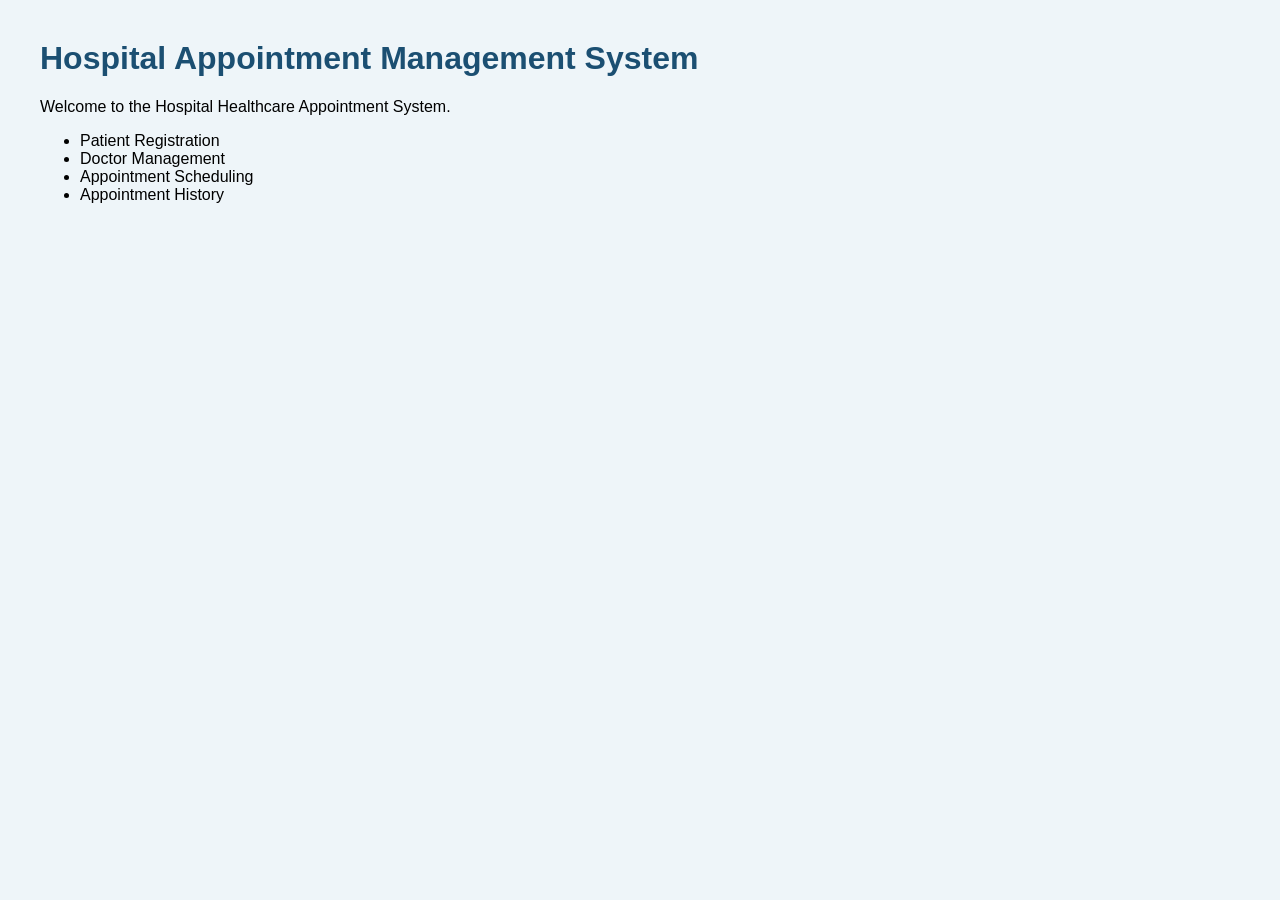
==== index.html @ a2d91946 "Update hospital welcome message" ====
<!DOCTYPE html>
<html>
<head>
    <title>Hospital Appointment Management System</title>
    <link rel="stylesheet" href="style.css">
</head>
<body>

<h1>Hospital Appointment Management System</h1>

<p>Welcome to the Hospital Healthcare Appointment System.</p>

<ul>
    <li>Patient Registration</li>
    <li>Doctor Management</li>
    <li>Appointment Scheduling</li>
    <li>Appointment History</li>
</ul>

</body>
</html>
---- style.css ----
body {
    font-family: Arial;
    margin: 40px;
    background-color: #f4f4f4;
}

h1 {
    color: #2c3e50;
}
body {
    font-family: Arial;
    margin: 40px;
    background-color: #eef5f9;
}

h1 {
    color: #1b4f72;
}

h2 {
    color: #2874a6;
}

button {
    padding: 10px 20px;
}
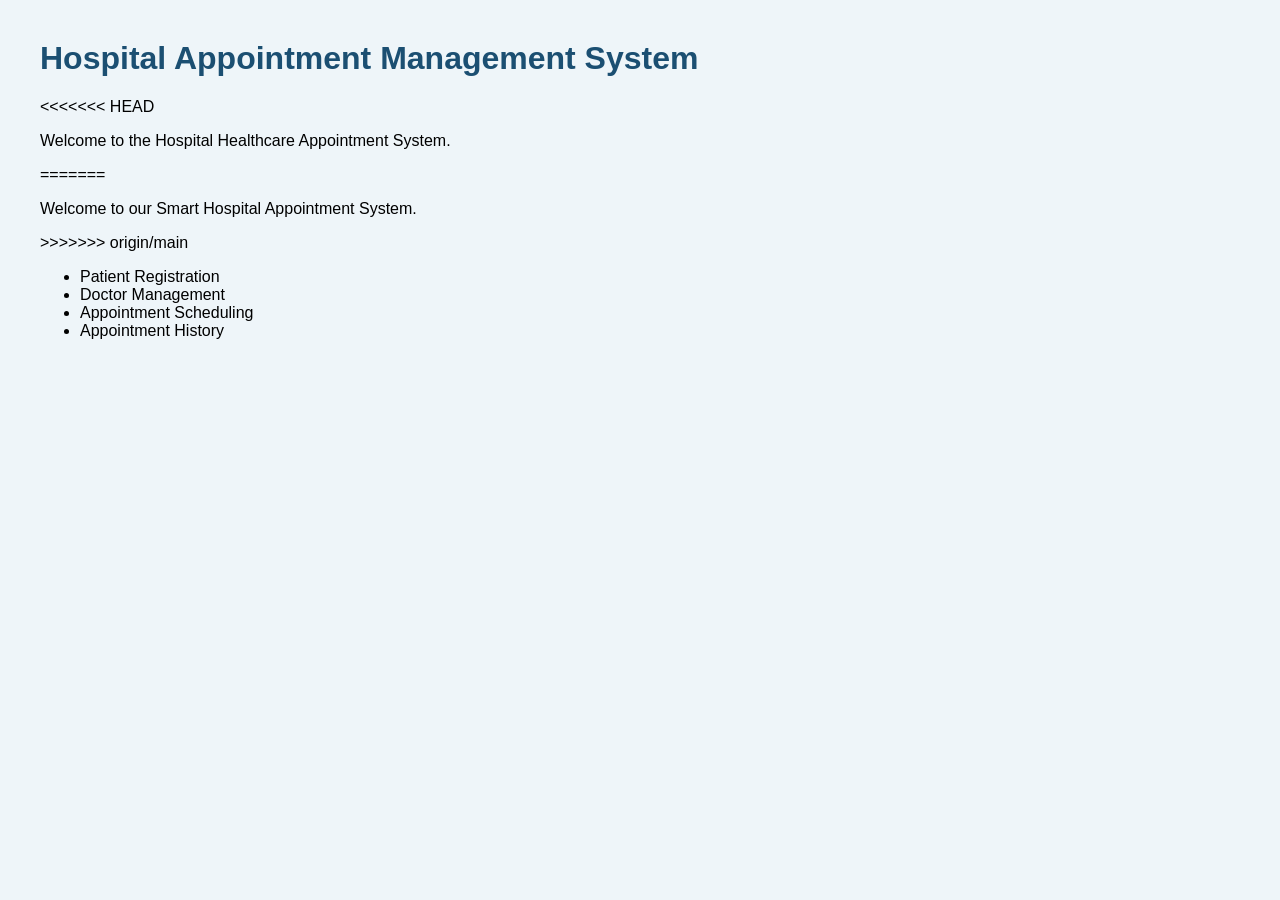
==== commit 65a632b2: "Resolve welcome message merge conflict" ====
--- a/index.html
+++ b/index.html
@@ -8,7 +8,11 @@
 
 <h1>Hospital Appointment Management System</h1>
 
+<<<<<<< HEAD
 <p>Welcome to the Hospital Healthcare Appointment System.</p>
+=======
+<p>Welcome to our Smart Hospital Appointment System.</p>
+>>>>>>> origin/main
 
 <ul>
     <li>Patient Registration</li>
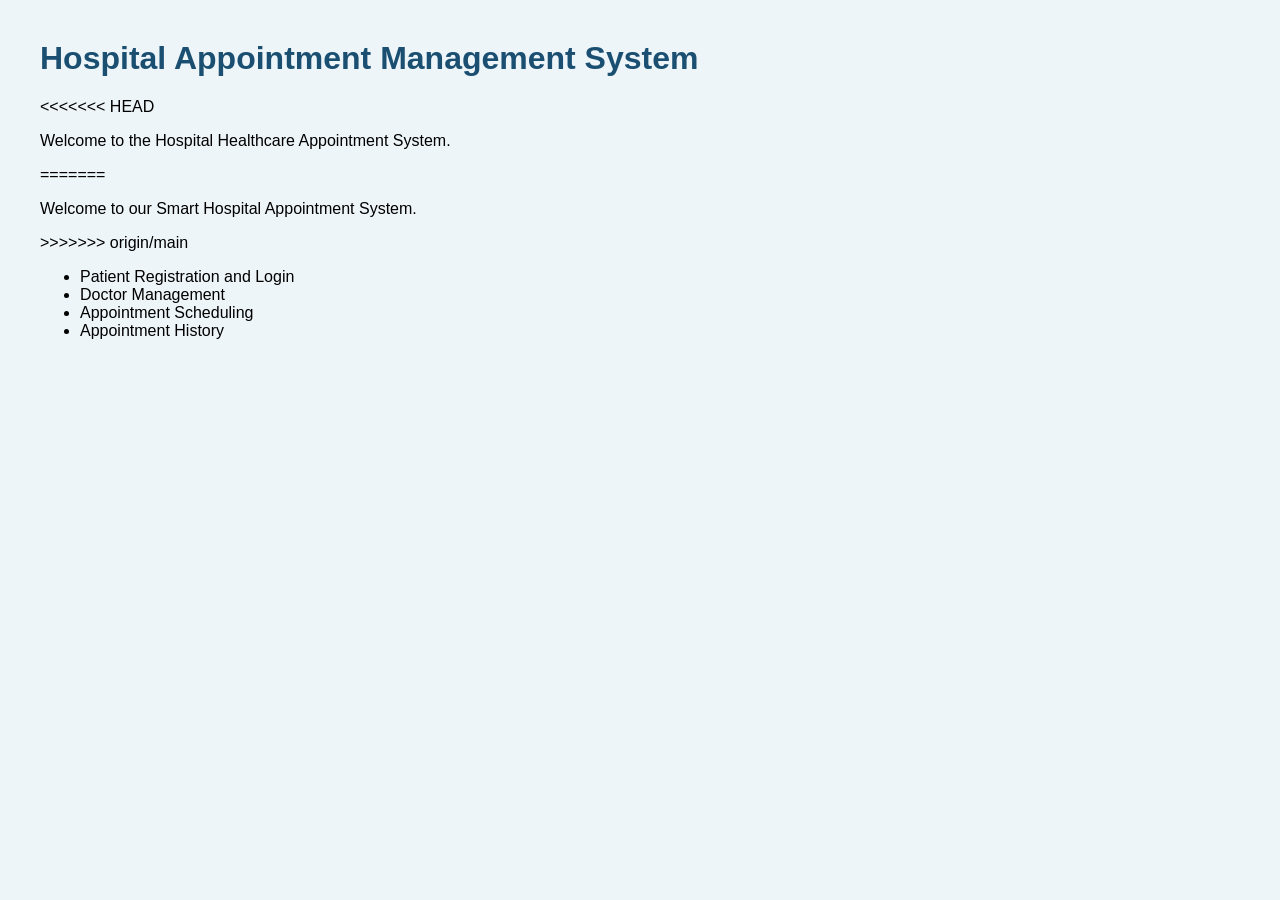
==== commit bddcd425: "Developer 1 updates patient registration" ====
--- a/index.html
+++ b/index.html
@@ -15,7 +15,7 @@
 >>>>>>> origin/main
 
 <ul>
-    <li>Patient Registration</li>
+    <li>Patient Registration and Login</li>
     <li>Doctor Management</li>
     <li>Appointment Scheduling</li>
     <li>Appointment History</li>
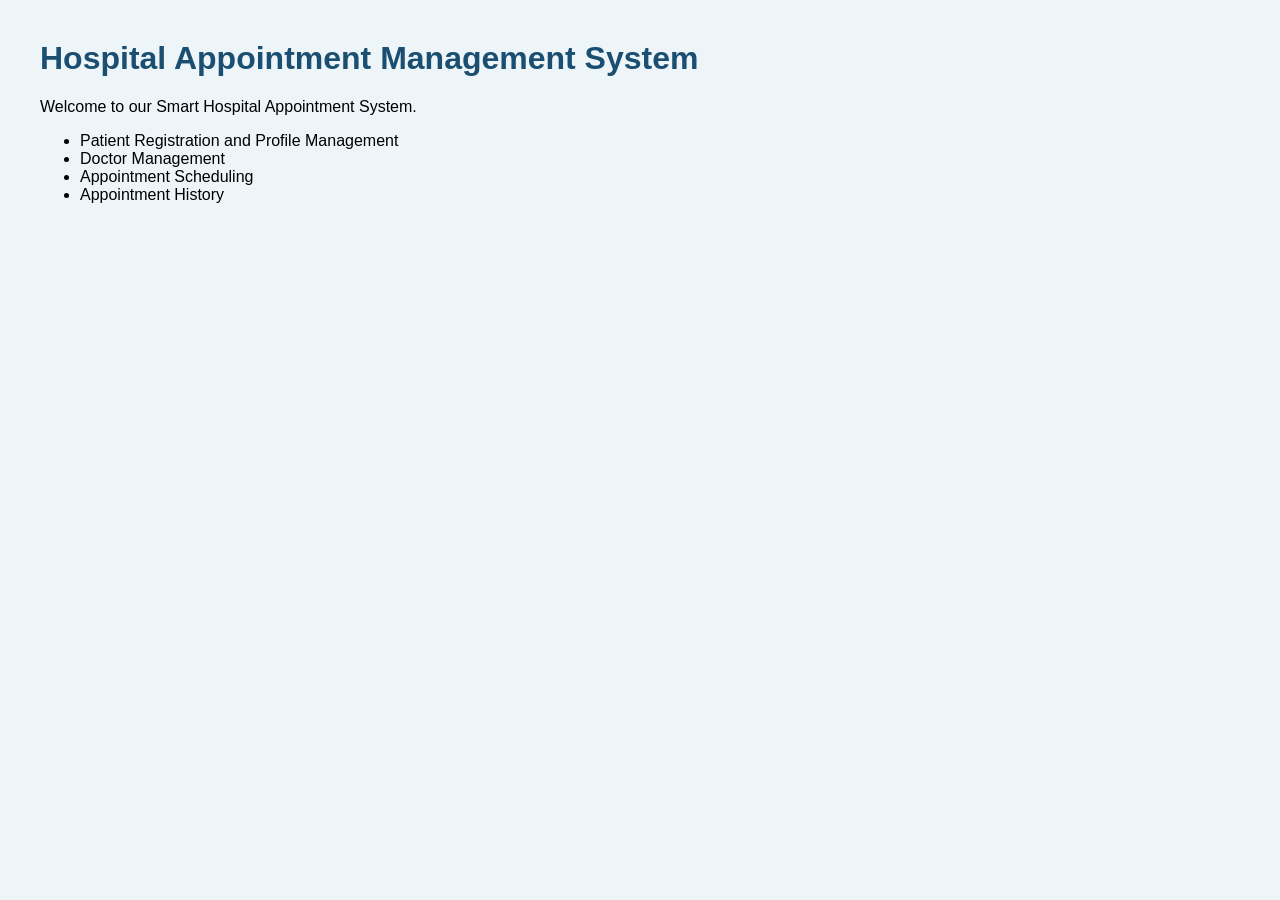
==== commit db7a28b3: "Developer 2 updates patient registration" ====
--- a/index.html
+++ b/index.html
@@ -8,14 +8,10 @@
 
 <h1>Hospital Appointment Management System</h1>
 
-<<<<<<< HEAD
-<p>Welcome to the Hospital Healthcare Appointment System.</p>
-=======
 <p>Welcome to our Smart Hospital Appointment System.</p>
->>>>>>> origin/main
 
 <ul>
-    <li>Patient Registration and Login</li>
+    <li>Patient Registration and Profile Management</li>
     <li>Doctor Management</li>
     <li>Appointment Scheduling</li>
     <li>Appointment History</li>
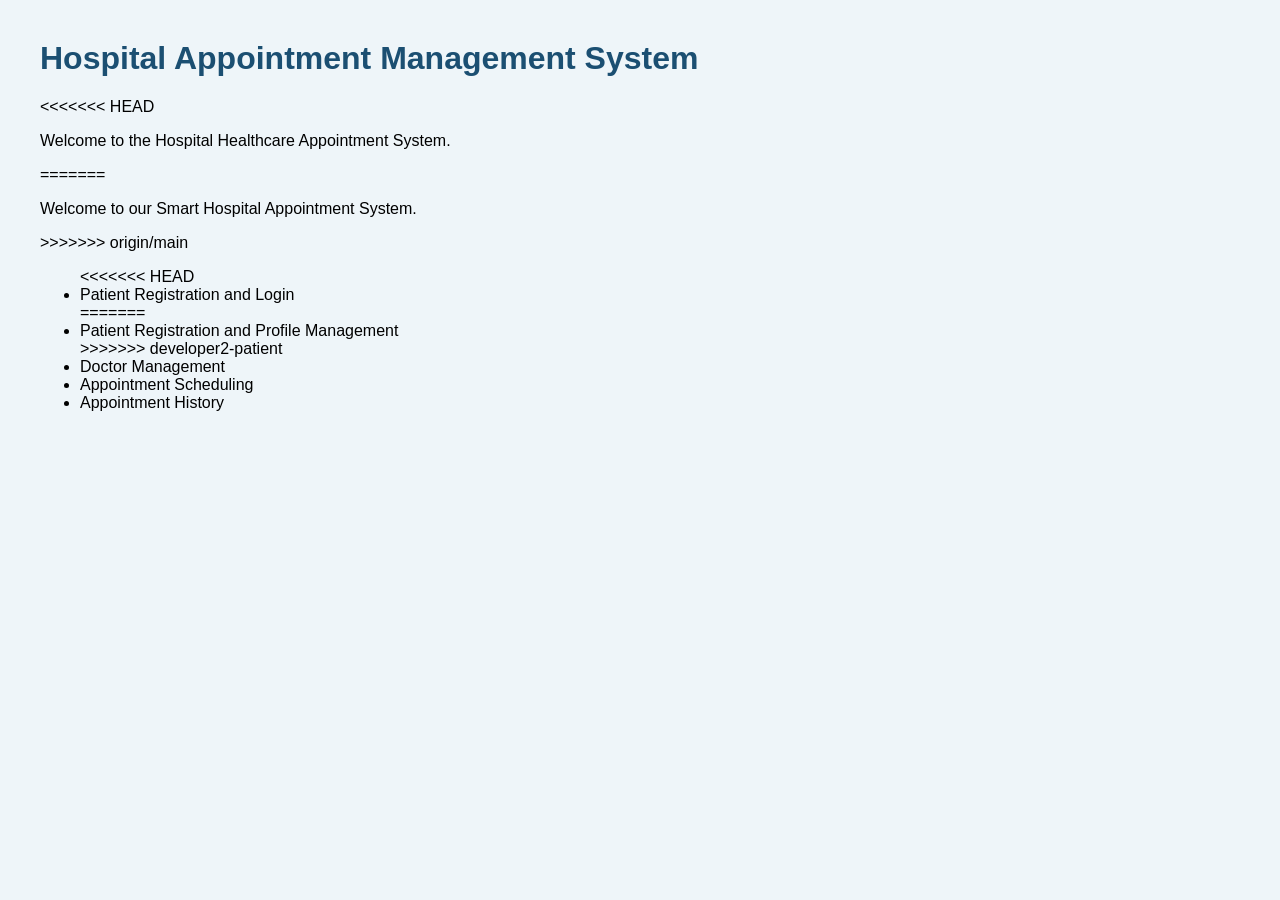
==== commit 4a2f03f3: "Resolve patient module conflict" ====
--- a/index.html
+++ b/index.html
@@ -8,10 +8,18 @@
 
 <h1>Hospital Appointment Management System</h1>
 
+<<<<<<< HEAD
+<p>Welcome to the Hospital Healthcare Appointment System.</p>
+=======
 <p>Welcome to our Smart Hospital Appointment System.</p>
+>>>>>>> origin/main
 
 <ul>
+<<<<<<< HEAD
+    <li>Patient Registration and Login</li>
+=======
     <li>Patient Registration and Profile Management</li>
+>>>>>>> developer2-patient
     <li>Doctor Management</li>
     <li>Appointment Scheduling</li>
     <li>Appointment History</li>
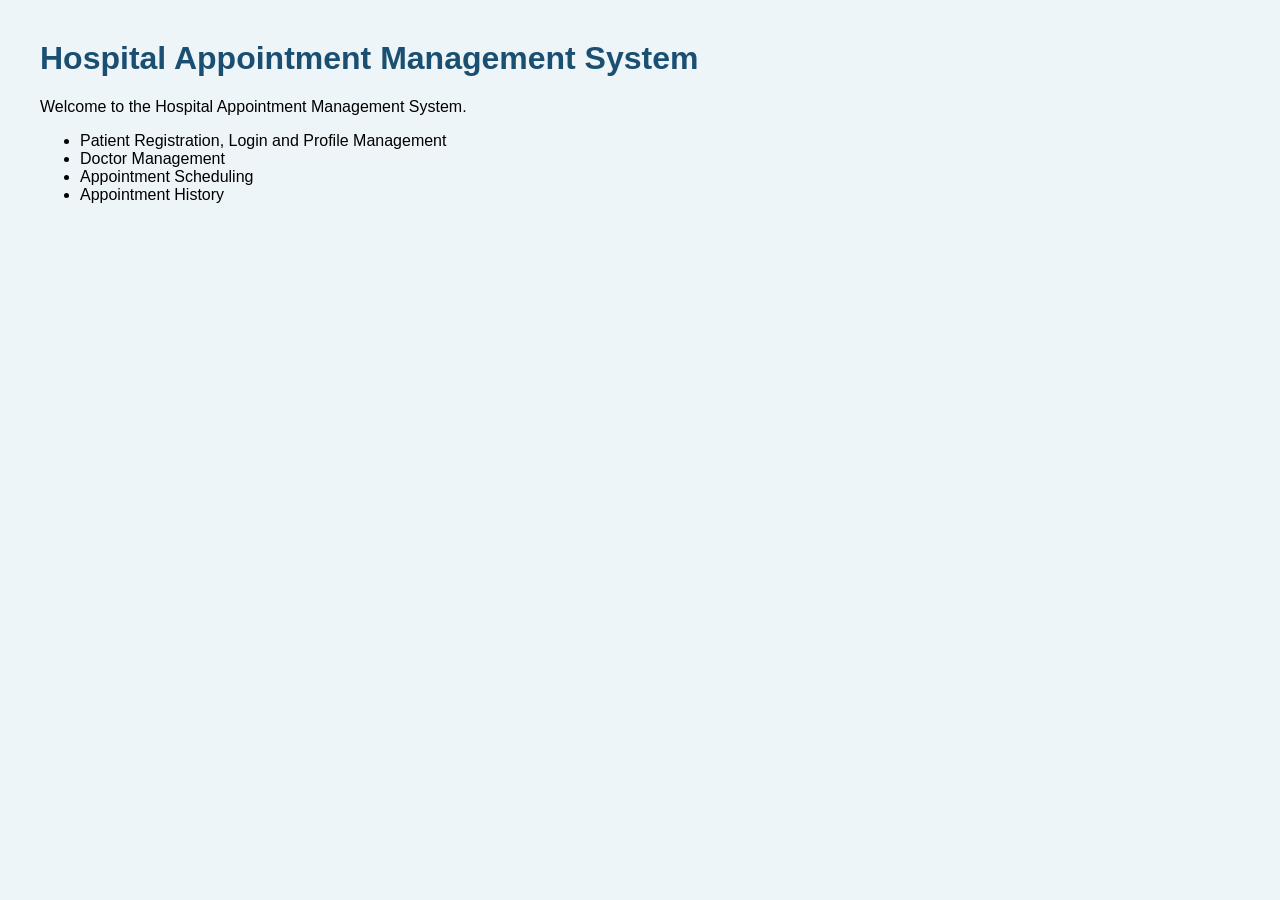
==== commit 53b4500b: "Clean final HTML after conflict resolution" ====
--- a/index.html
+++ b/index.html
@@ -8,18 +8,10 @@
 
 <h1>Hospital Appointment Management System</h1>
 
-<<<<<<< HEAD
-<p>Welcome to the Hospital Healthcare Appointment System.</p>
-=======
-<p>Welcome to our Smart Hospital Appointment System.</p>
->>>>>>> origin/main
+<p>Welcome to the Hospital Appointment Management System.</p>
 
 <ul>
-<<<<<<< HEAD
-    <li>Patient Registration and Login</li>
-=======
-    <li>Patient Registration and Profile Management</li>
->>>>>>> developer2-patient
+    <li>Patient Registration, Login and Profile Management</li>
     <li>Doctor Management</li>
     <li>Appointment Scheduling</li>
     <li>Appointment History</li>
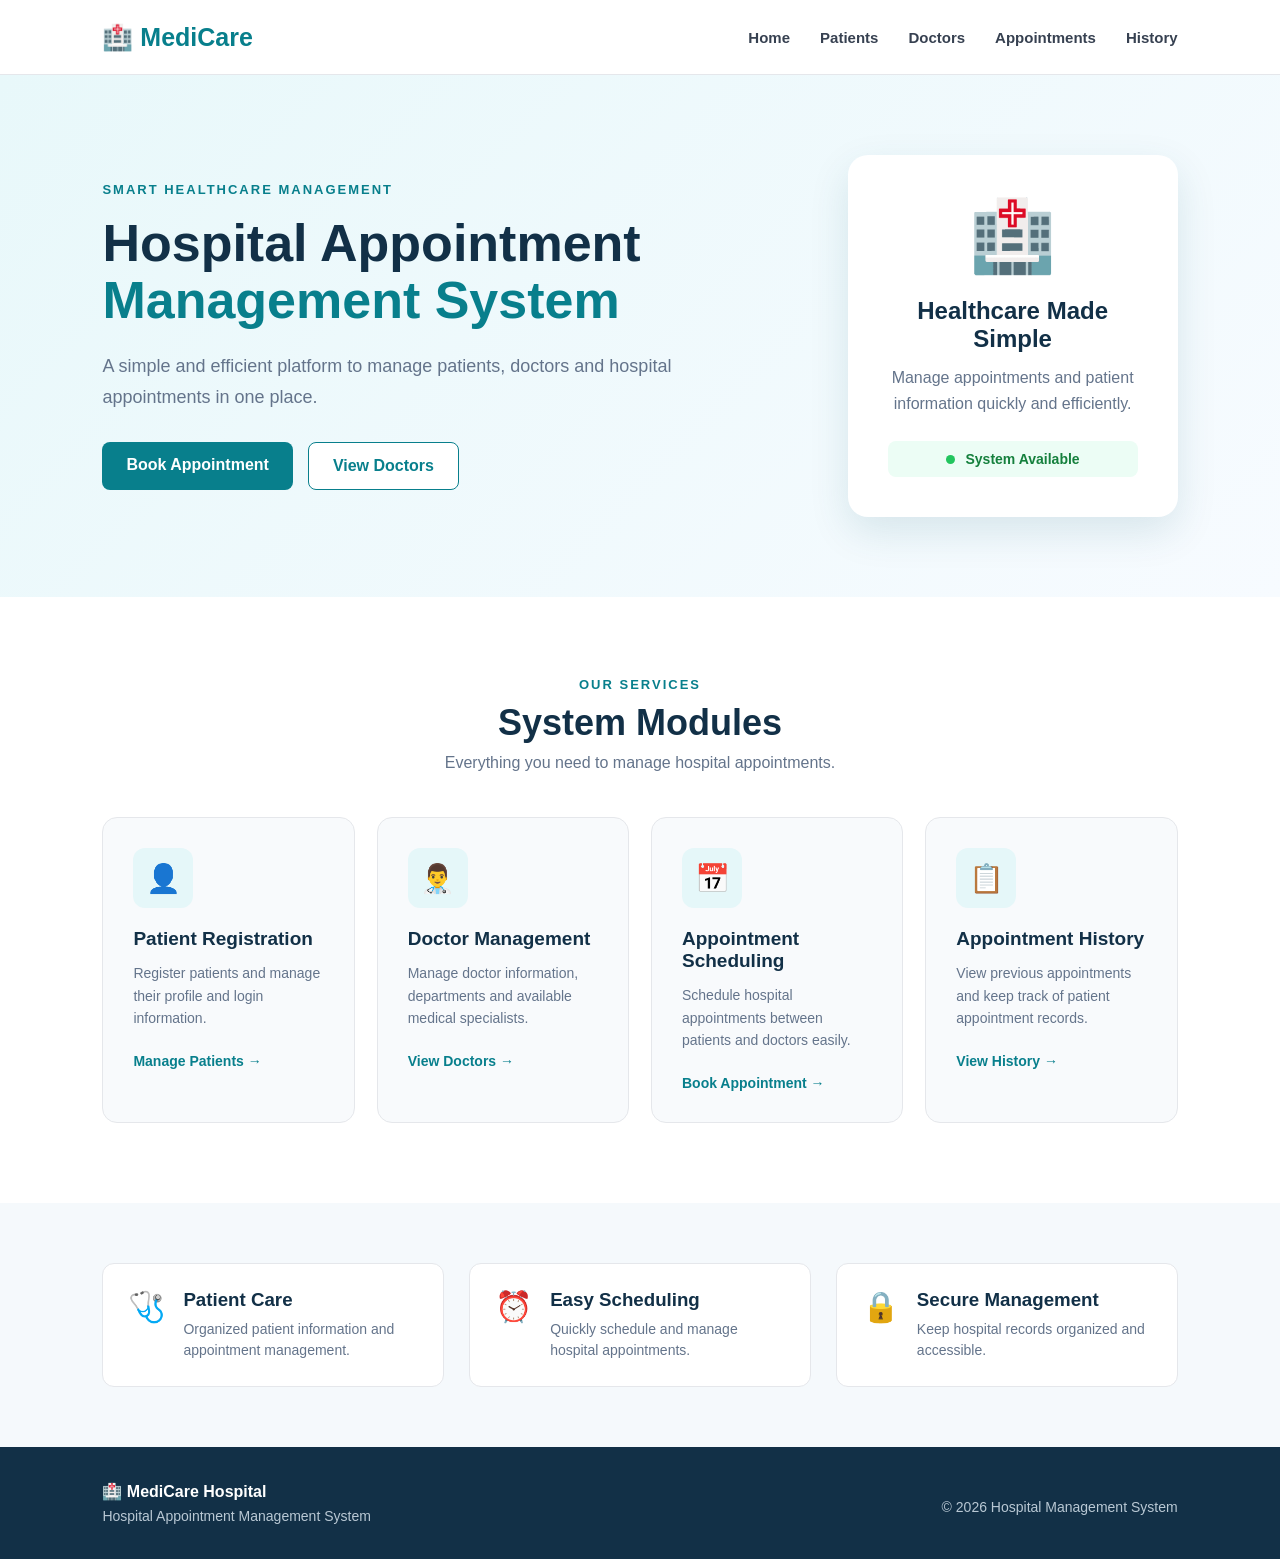
==== commit 68c17cf9: "Improve hospital system website design" ====
--- a/index.html
+++ b/index.html
@@ -1,21 +1,159 @@
 <!DOCTYPE html>
-<html>
+<html lang="en">
 <head>
+    <meta charset="UTF-8">
+    <meta name="viewport" content="width=device-width, initial-scale=1.0">
     <title>Hospital Appointment Management System</title>
     <link rel="stylesheet" href="style.css">
 </head>
+
 <body>
 
-<h1>Hospital Appointment Management System</h1>
+    <header>
+        <div class="logo">
+            🏥 MediCare
+        </div>
 
-<p>Welcome to the Hospital Appointment Management System.</p>
+        <nav>
+            <a href="index.html">Home</a>
+            <a href="patient.html">Patients</a>
+            <a href="doctor.html">Doctors</a>
+            <a href="appointment.html">Appointments</a>
+            <a href="history.html">History</a>
+        </nav>
+    </header>
 
-<ul>
-    <li>Patient Registration, Login and Profile Management</li>
-    <li>Doctor Management</li>
-    <li>Appointment Scheduling</li>
-    <li>Appointment History</li>
-</ul>
+    <section class="hero">
+        <div class="hero-text">
+            <p class="tag">SMART HEALTHCARE MANAGEMENT</p>
+
+            <h1>
+                Hospital Appointment
+                <span>Management System</span>
+            </h1>
+
+            <p class="description">
+                A simple and efficient platform to manage patients,
+                doctors and hospital appointments in one place.
+            </p>
+
+            <div class="buttons">
+                <a href="appointment.html" class="primary-btn">
+                    Book Appointment
+                </a>
+
+                <a href="doctor.html" class="secondary-btn">
+                    View Doctors
+                </a>
+            </div>
+        </div>
+
+        <div class="hero-card">
+            <div class="hospital-icon">🏥</div>
+            <h2>Healthcare Made Simple</h2>
+            <p>
+                Manage appointments and patient information
+                quickly and efficiently.
+            </p>
+
+            <div class="status">
+                <span></span>
+                System Available
+            </div>
+        </div>
+    </section>
+
+    <section class="modules">
+
+        <div class="section-title">
+            <p>OUR SERVICES</p>
+            <h2>System Modules</h2>
+            <span>Everything you need to manage hospital appointments.</span>
+        </div>
+
+        <div class="cards">
+
+            <div class="card">
+                <div class="card-icon">👤</div>
+                <h3>Patient Registration</h3>
+                <p>
+                    Register patients and manage their
+                    profile and login information.
+                </p>
+                <a href="patient.html">Manage Patients →</a>
+            </div>
+
+            <div class="card">
+                <div class="card-icon">👨‍⚕️</div>
+                <h3>Doctor Management</h3>
+                <p>
+                    Manage doctor information, departments
+                    and available medical specialists.
+                </p>
+                <a href="doctor.html">View Doctors →</a>
+            </div>
+
+            <div class="card">
+                <div class="card-icon">📅</div>
+                <h3>Appointment Scheduling</h3>
+                <p>
+                    Schedule hospital appointments between
+                    patients and doctors easily.
+                </p>
+                <a href="appointment.html">Book Appointment →</a>
+            </div>
+
+            <div class="card">
+                <div class="card-icon">📋</div>
+                <h3>Appointment History</h3>
+                <p>
+                    View previous appointments and keep
+                    track of patient appointment records.
+                </p>
+                <a href="history.html">View History →</a>
+            </div>
+
+        </div>
+    </section>
+
+    <section class="info">
+
+        <div class="info-box">
+            <div class="info-icon">🩺</div>
+            <div>
+                <h3>Patient Care</h3>
+                <p>Organized patient information and appointment management.</p>
+            </div>
+        </div>
+
+        <div class="info-box">
+            <div class="info-icon">⏰</div>
+            <div>
+                <h3>Easy Scheduling</h3>
+                <p>Quickly schedule and manage hospital appointments.</p>
+            </div>
+        </div>
+
+        <div class="info-box">
+            <div class="info-icon">🔒</div>
+            <div>
+                <h3>Secure Management</h3>
+                <p>Keep hospital records organized and accessible.</p>
+            </div>
+        </div>
+
+    </section>
+
+    <footer>
+        <div>
+            <strong>🏥 MediCare Hospital</strong>
+            <p>Hospital Appointment Management System</p>
+        </div>
+
+        <div>
+            <p>© 2026 Hospital Management System</p>
+        </div>
+    </footer>
 
 </body>
 </html>
--- a/style.css
+++ b/style.css
@@ -1,26 +1,358 @@
+* {
+    margin: 0;
+    padding: 0;
+    box-sizing: border-box;
+}
+
 body {
-    font-family: Arial;
-    margin: 40px;
-    background-color: #f4f4f4;
-}
-
-h1 {
-    color: #2c3e50;
-}
-body {
-    font-family: Arial;
-    margin: 40px;
-    background-color: #eef5f9;
-}
-
-h1 {
-    color: #1b4f72;
-}
-
-h2 {
-    color: #2874a6;
-}
-
-button {
-    padding: 10px 20px;
+    font-family: Arial, sans-serif;
+    background: #f5f9fc;
+    color: #1f2937;
+}
+
+header {
+    height: 75px;
+    background: white;
+    display: flex;
+    align-items: center;
+    justify-content: space-between;
+    padding: 0 8%;
+    border-bottom: 1px solid #e5e7eb;
+}
+
+.logo {
+    font-size: 25px;
+    font-weight: bold;
+    color: #087f8c;
+}
+
+nav {
+    display: flex;
+    gap: 30px;
+}
+
+nav a {
+    text-decoration: none;
+    color: #374151;
+    font-size: 15px;
+    font-weight: 600;
+}
+
+nav a:hover {
+    color: #087f8c;
+}
+
+.hero {
+    min-height: 500px;
+    padding: 80px 8%;
+    display: flex;
+    align-items: center;
+    justify-content: space-between;
+    gap: 60px;
+    background: linear-gradient(135deg, #e8f8fa, #f7fbff);
+}
+
+.hero-text {
+    max-width: 650px;
+}
+
+.tag {
+    color: #087f8c;
+    font-size: 13px;
+    font-weight: bold;
+    letter-spacing: 2px;
+    margin-bottom: 18px;
+}
+
+.hero h1 {
+    font-size: 52px;
+    line-height: 1.1;
+    margin-bottom: 22px;
+    color: #123047;
+}
+
+.hero h1 span {
+    display: block;
+    color: #087f8c;
+}
+
+.description {
+    font-size: 18px;
+    line-height: 1.7;
+    color: #64748b;
+    max-width: 570px;
+}
+
+.buttons {
+    margin-top: 30px;
+    display: flex;
+    gap: 15px;
+}
+
+.primary-btn,
+.secondary-btn {
+    text-decoration: none;
+    padding: 14px 24px;
+    border-radius: 8px;
+    font-weight: bold;
+}
+
+.primary-btn {
+    background: #087f8c;
+    color: white;
+}
+
+.primary-btn:hover {
+    background: #056873;
+}
+
+.secondary-btn {
+    background: white;
+    color: #087f8c;
+    border: 1px solid #087f8c;
+}
+
+.secondary-btn:hover {
+    background: #e8f8fa;
+}
+
+.hero-card {
+    width: 330px;
+    background: white;
+    padding: 40px;
+    border-radius: 20px;
+    box-shadow: 0 15px 40px rgba(0, 80, 100, 0.12);
+    text-align: center;
+}
+
+.hospital-icon {
+    font-size: 70px;
+    margin-bottom: 20px;
+}
+
+.hero-card h2 {
+    color: #123047;
+    margin-bottom: 12px;
+}
+
+.hero-card p {
+    color: #64748b;
+    line-height: 1.6;
+}
+
+.status {
+    margin-top: 25px;
+    padding: 10px;
+    background: #ecfdf5;
+    color: #15803d;
+    border-radius: 8px;
+    font-size: 14px;
+    font-weight: bold;
+}
+
+.status span {
+    width: 9px;
+    height: 9px;
+    background: #22c55e;
+    display: inline-block;
+    border-radius: 50%;
+    margin-right: 7px;
+}
+
+.modules {
+    padding: 80px 8%;
+    background: white;
+}
+
+.section-title {
+    text-align: center;
+    margin-bottom: 45px;
+}
+
+.section-title p {
+    color: #087f8c;
+    font-size: 13px;
+    font-weight: bold;
+    letter-spacing: 2px;
+}
+
+.section-title h2 {
+    font-size: 36px;
+    color: #123047;
+    margin: 10px 0;
+}
+
+.section-title span {
+    color: #64748b;
+}
+
+.cards {
+    display: grid;
+    grid-template-columns: repeat(4, 1fr);
+    gap: 22px;
+}
+
+.card {
+    padding: 30px;
+    background: #f8fafc;
+    border: 1px solid #e5e7eb;
+    border-radius: 15px;
+    transition: 0.3s;
+}
+
+.card:hover {
+    transform: translateY(-7px);
+    box-shadow: 0 15px 30px rgba(0, 80, 100, 0.1);
+    border-color: #9bd8dd;
+}
+
+.card-icon {
+    width: 60px;
+    height: 60px;
+    display: flex;
+    align-items: center;
+    justify-content: center;
+    background: #e5f7f9;
+    border-radius: 12px;
+    font-size: 28px;
+    margin-bottom: 20px;
+}
+
+.card h3 {
+    color: #123047;
+    margin-bottom: 12px;
+    font-size: 19px;
+}
+
+.card p {
+    color: #64748b;
+    line-height: 1.6;
+    font-size: 14px;
+    min-height: 90px;
+}
+
+.card a {
+    color: #087f8c;
+    text-decoration: none;
+    font-weight: bold;
+    font-size: 14px;
+}
+
+.card a:hover {
+    color: #045d67;
+}
+
+.info {
+    padding: 60px 8%;
+    display: grid;
+    grid-template-columns: repeat(3, 1fr);
+    gap: 25px;
+    background: #f5f9fc;
+}
+
+.info-box {
+    background: white;
+    padding: 25px;
+    display: flex;
+    gap: 18px;
+    border-radius: 12px;
+    border: 1px solid #e5e7eb;
+}
+
+.info-icon {
+    font-size: 30px;
+}
+
+.info-box h3 {
+    color: #123047;
+    margin-bottom: 8px;
+}
+
+.info-box p {
+    color: #64748b;
+    font-size: 14px;
+    line-height: 1.5;
+}
+
+footer {
+    background: #123047;
+    color: white;
+    padding: 35px 8%;
+    display: flex;
+    justify-content: space-between;
+    align-items: center;
+}
+
+footer p {
+    color: #b9c8d4;
+    margin-top: 7px;
+    font-size: 14px;
+}
+
+@media (max-width: 1000px) {
+
+    .hero {
+        flex-direction: column;
+        text-align: center;
+    }
+
+    .description {
+        margin: auto;
+    }
+
+    .buttons {
+        justify-content: center;
+    }
+
+    .cards {
+        grid-template-columns: repeat(2, 1fr);
+    }
+
+    .info {
+        grid-template-columns: 1fr;
+    }
+}
+
+@media (max-width: 700px) {
+
+    header {
+        height: auto;
+        padding: 20px;
+        flex-direction: column;
+        gap: 15px;
+    }
+
+    nav {
+        gap: 12px;
+        flex-wrap: wrap;
+        justify-content: center;
+    }
+
+    .hero {
+        padding: 60px 20px;
+    }
+
+    .hero h1 {
+        font-size: 38px;
+    }
+
+    .hero-card {
+        width: 100%;
+    }
+
+    .cards {
+        grid-template-columns: 1fr;
+    }
+
+    .modules,
+    .info {
+        padding-left: 20px;
+        padding-right: 20px;
+    }
+
+    footer {
+        flex-direction: column;
+        text-align: center;
+        gap: 20px;
+    }
 }
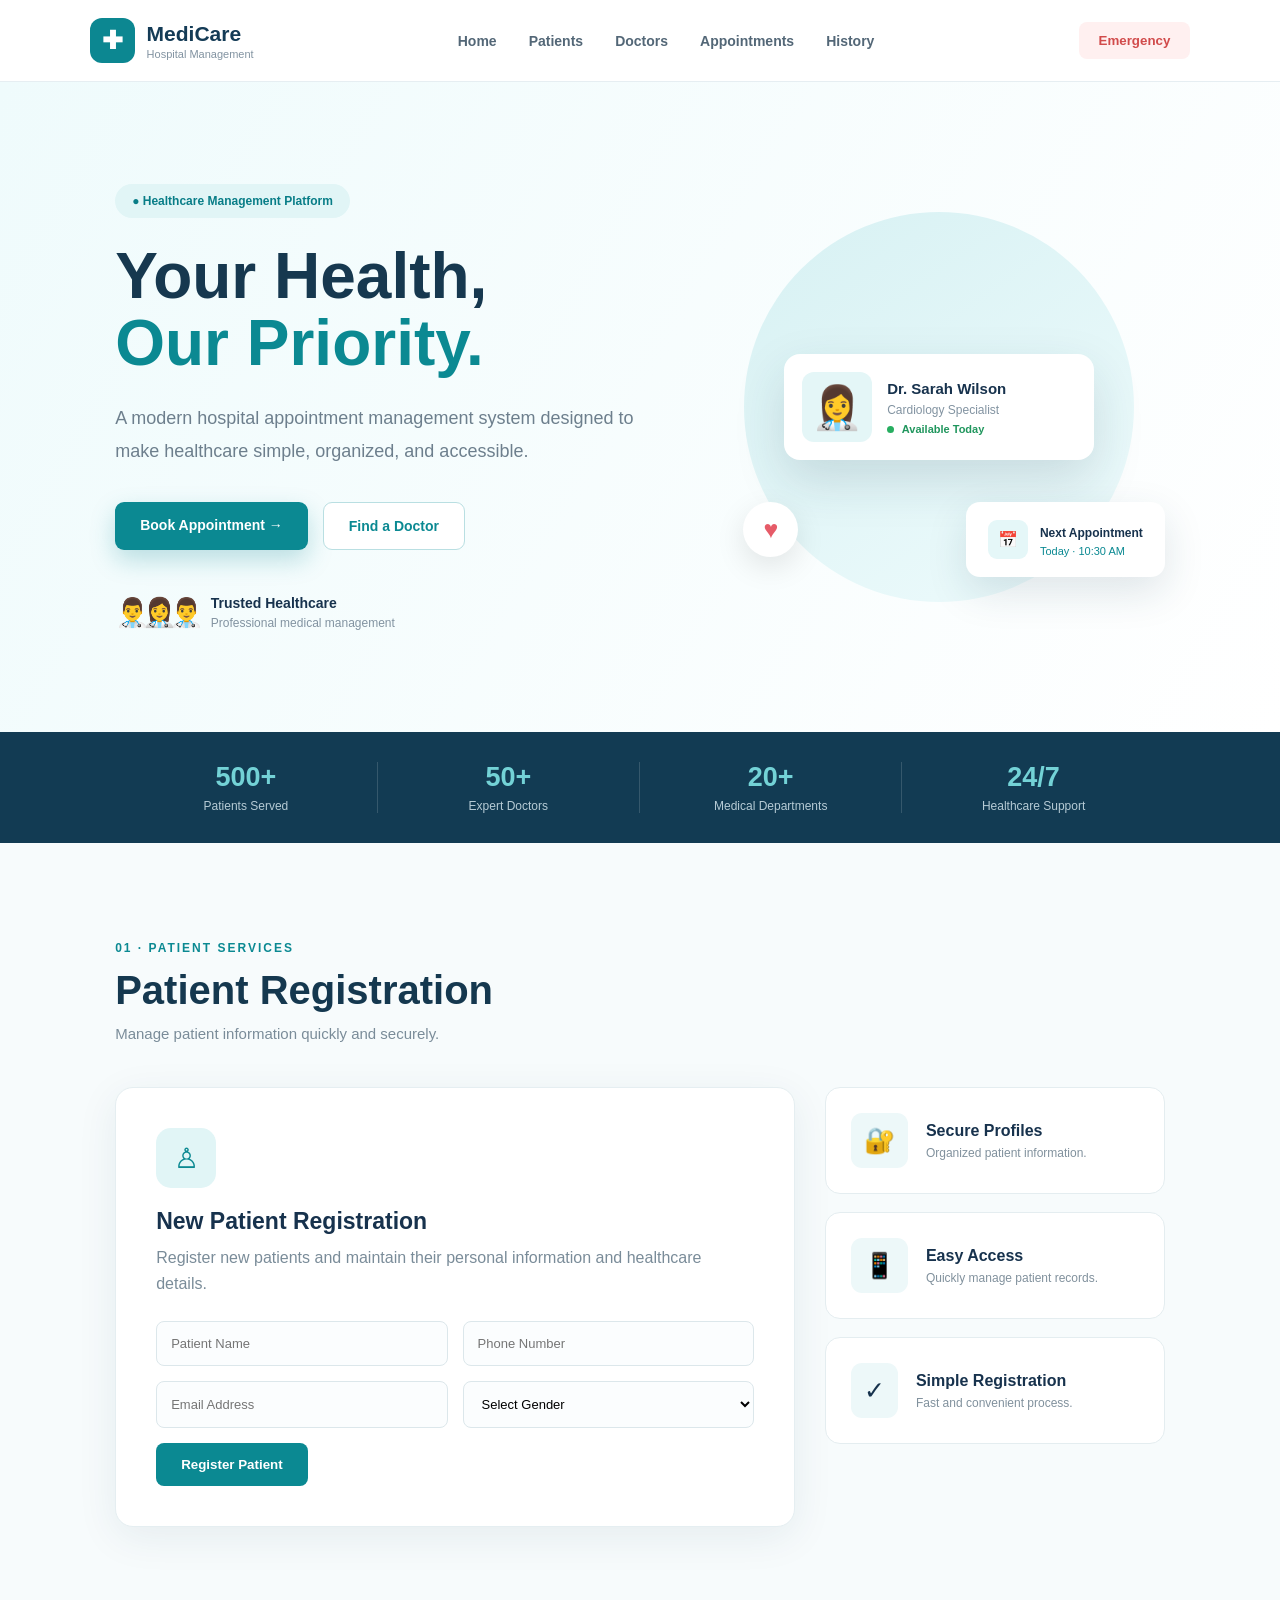
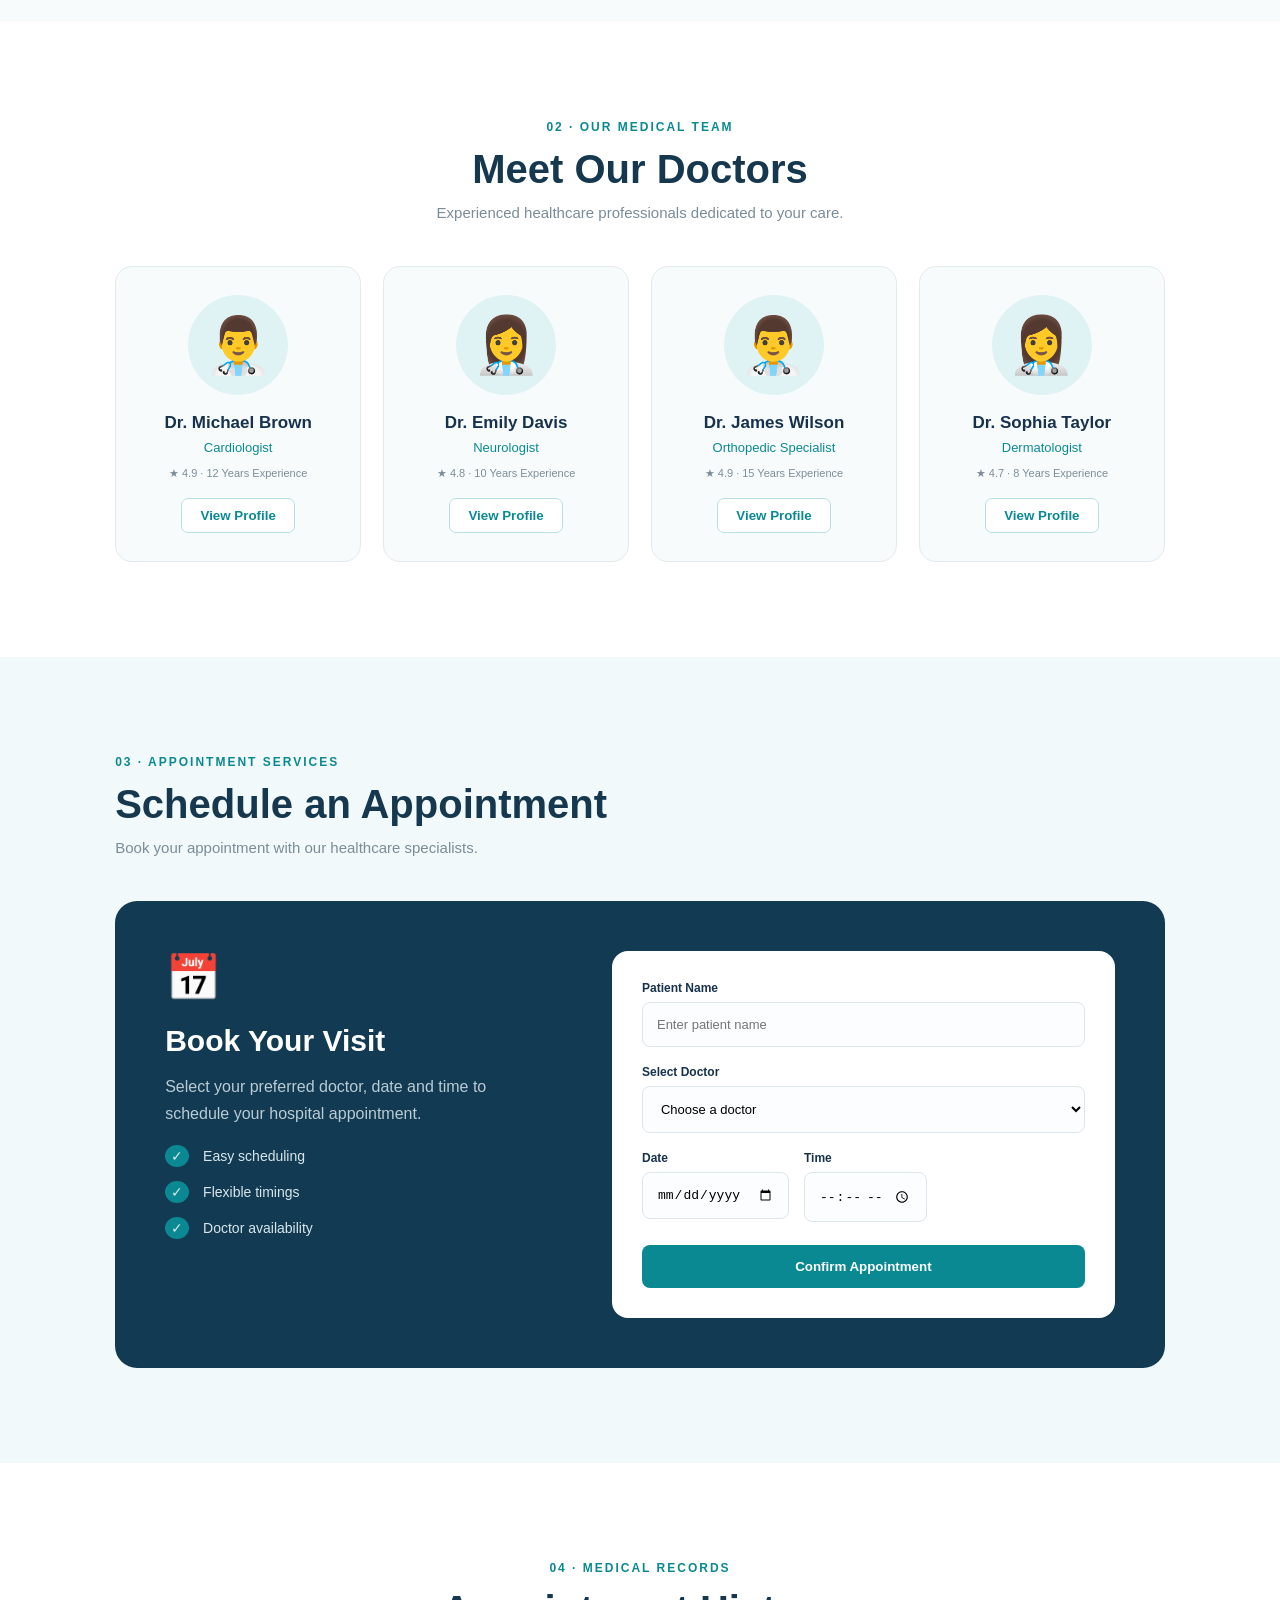
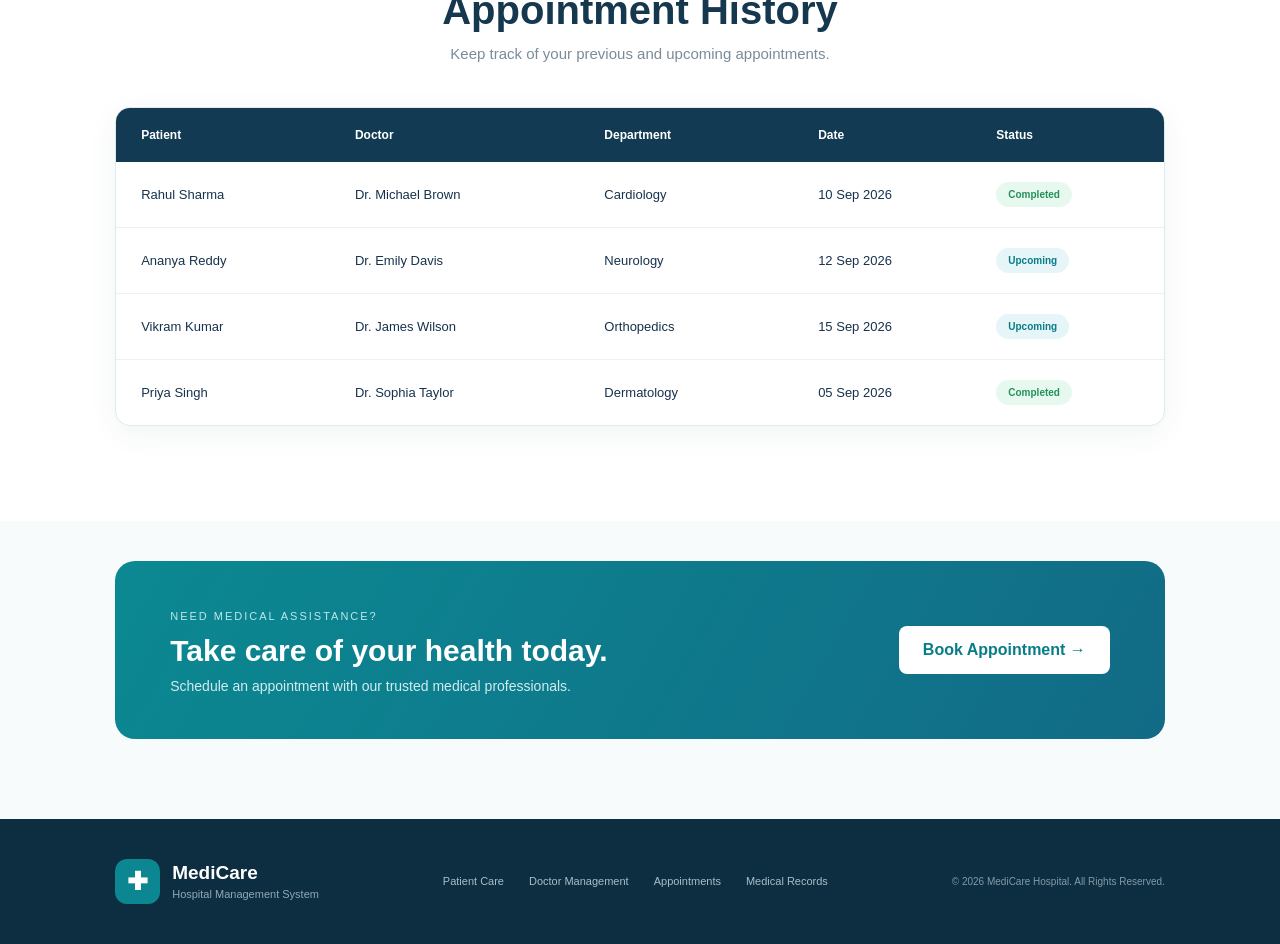
==== commit 1751011c: "Create professional single page hospital website" ====
--- a/index.html
+++ b/index.html
@@ -3,157 +3,444 @@
 <head>
     <meta charset="UTF-8">
     <meta name="viewport" content="width=device-width, initial-scale=1.0">
-    <title>Hospital Appointment Management System</title>
+    <title>MediCare - Hospital Appointment Management</title>
     <link rel="stylesheet" href="style.css">
 </head>
 
 <body>
 
-    <header>
-        <div class="logo">
-            🏥 MediCare
-        </div>
-
-        <nav>
-            <a href="index.html">Home</a>
-            <a href="patient.html">Patients</a>
-            <a href="doctor.html">Doctors</a>
-            <a href="appointment.html">Appointments</a>
-            <a href="history.html">History</a>
-        </nav>
-    </header>
-
-    <section class="hero">
-        <div class="hero-text">
-            <p class="tag">SMART HEALTHCARE MANAGEMENT</p>
-
-            <h1>
-                Hospital Appointment
-                <span>Management System</span>
-            </h1>
-
-            <p class="description">
-                A simple and efficient platform to manage patients,
-                doctors and hospital appointments in one place.
+<header>
+    <div class="logo">
+        <div class="logo-icon">✚</div>
+        <div>
+            <h2>MediCare</h2>
+            <p>Hospital Management</p>
+        </div>
+    </div>
+
+    <nav>
+        <a href="#home">Home</a>
+        <a href="#patients">Patients</a>
+        <a href="#doctors">Doctors</a>
+        <a href="#appointments">Appointments</a>
+        <a href="#history">History</a>
+    </nav>
+
+    <button class="header-btn">Emergency</button>
+</header>
+
+
+<section class="hero" id="home">
+
+    <div class="hero-content">
+
+        <div class="badge">
+            ● Healthcare Management Platform
+        </div>
+
+        <h1>
+            Your Health,<br>
+            <span>Our Priority.</span>
+        </h1>
+
+        <p>
+            A modern hospital appointment management system
+            designed to make healthcare simple, organized,
+            and accessible.
+        </p>
+
+        <div class="hero-buttons">
+            <a href="#appointments" class="main-btn">
+                Book Appointment →
+            </a>
+
+            <a href="#doctors" class="outline-btn">
+                Find a Doctor
+            </a>
+        </div>
+
+        <div class="trust">
+            <div class="avatars">
+                👨‍⚕️ 👩‍⚕️ 👨‍⚕️
+            </div>
+
+            <div>
+                <strong>Trusted Healthcare</strong>
+                <span>Professional medical management</span>
+            </div>
+        </div>
+
+    </div>
+
+
+    <div class="hero-image">
+
+        <div class="circle"></div>
+
+        <div class="doctor-card">
+
+            <div class="doctor-photo">
+                👩‍⚕️
+            </div>
+
+            <div>
+                <h3>Dr. Sarah Wilson</h3>
+                <p>Cardiology Specialist</p>
+
+                <div class="available">
+                    <span></span>
+                    Available Today
+                </div>
+            </div>
+
+        </div>
+
+        <div class="appointment-card">
+            <div class="small-icon">📅</div>
+            <div>
+                <strong>Next Appointment</strong>
+                <p>Today · 10:30 AM</p>
+            </div>
+        </div>
+
+        <div class="heart">
+            ♥
+        </div>
+
+    </div>
+
+</section>
+
+
+<section class="stats">
+
+    <div>
+        <strong>500+</strong>
+        <span>Patients Served</span>
+    </div>
+
+    <div>
+        <strong>50+</strong>
+        <span>Expert Doctors</span>
+    </div>
+
+    <div>
+        <strong>20+</strong>
+        <span>Medical Departments</span>
+    </div>
+
+    <div>
+        <strong>24/7</strong>
+        <span>Healthcare Support</span>
+    </div>
+
+</section>
+
+
+<section class="section" id="patients">
+
+    <div class="section-heading">
+        <span>01 · PATIENT SERVICES</span>
+        <h2>Patient Registration</h2>
+        <p>
+            Manage patient information quickly and securely.
+        </p>
+    </div>
+
+    <div class="patient-area">
+
+        <div class="service-card large">
+
+            <div class="service-icon blue">♙</div>
+
+            <h3>New Patient Registration</h3>
+
+            <p>
+                Register new patients and maintain their
+                personal information and healthcare details.
             </p>
 
-            <div class="buttons">
-                <a href="appointment.html" class="primary-btn">
-                    Book Appointment
-                </a>
-
-                <a href="doctor.html" class="secondary-btn">
-                    View Doctors
-                </a>
-            </div>
-        </div>
-
-        <div class="hero-card">
-            <div class="hospital-icon">🏥</div>
-            <h2>Healthcare Made Simple</h2>
+            <div class="form-row">
+                <input type="text" placeholder="Patient Name">
+                <input type="text" placeholder="Phone Number">
+            </div>
+
+            <div class="form-row">
+                <input type="email" placeholder="Email Address">
+
+                <select>
+                    <option>Select Gender</option>
+                    <option>Male</option>
+                    <option>Female</option>
+                    <option>Other</option>
+                </select>
+            </div>
+
+            <button class="form-btn">
+                Register Patient
+            </button>
+
+        </div>
+
+
+        <div class="side-info">
+
+            <div class="mini-card">
+                <span class="mini-icon">🔐</span>
+                <div>
+                    <h3>Secure Profiles</h3>
+                    <p>Organized patient information.</p>
+                </div>
+            </div>
+
+            <div class="mini-card">
+                <span class="mini-icon">📱</span>
+                <div>
+                    <h3>Easy Access</h3>
+                    <p>Quickly manage patient records.</p>
+                </div>
+            </div>
+
+            <div class="mini-card">
+                <span class="mini-icon">✓</span>
+                <div>
+                    <h3>Simple Registration</h3>
+                    <p>Fast and convenient process.</p>
+                </div>
+            </div>
+
+        </div>
+
+    </div>
+
+</section>
+
+
+<section class="section doctors-section" id="doctors">
+
+    <div class="section-heading center">
+        <span>02 · OUR MEDICAL TEAM</span>
+        <h2>Meet Our Doctors</h2>
+        <p>
+            Experienced healthcare professionals dedicated to your care.
+        </p>
+    </div>
+
+    <div class="doctor-grid">
+
+        <div class="doctor-profile">
+            <div class="profile-icon">👨‍⚕️</div>
+            <h3>Dr. Michael Brown</h3>
+            <p>Cardiologist</p>
+            <span>★ 4.9 · 12 Years Experience</span>
+            <button>View Profile</button>
+        </div>
+
+        <div class="doctor-profile">
+            <div class="profile-icon">👩‍⚕️</div>
+            <h3>Dr. Emily Davis</h3>
+            <p>Neurologist</p>
+            <span>★ 4.8 · 10 Years Experience</span>
+            <button>View Profile</button>
+        </div>
+
+        <div class="doctor-profile">
+            <div class="profile-icon">👨‍⚕️</div>
+            <h3>Dr. James Wilson</h3>
+            <p>Orthopedic Specialist</p>
+            <span>★ 4.9 · 15 Years Experience</span>
+            <button>View Profile</button>
+        </div>
+
+        <div class="doctor-profile">
+            <div class="profile-icon">👩‍⚕️</div>
+            <h3>Dr. Sophia Taylor</h3>
+            <p>Dermatologist</p>
+            <span>★ 4.7 · 8 Years Experience</span>
+            <button>View Profile</button>
+        </div>
+
+    </div>
+
+</section>
+
+
+<section class="section appointment-section" id="appointments">
+
+    <div class="section-heading">
+        <span>03 · APPOINTMENT SERVICES</span>
+        <h2>Schedule an Appointment</h2>
+        <p>
+            Book your appointment with our healthcare specialists.
+        </p>
+    </div>
+
+    <div class="appointment-box">
+
+        <div class="appointment-info">
+
+            <div class="calendar-icon">📅</div>
+
+            <h3>Book Your Visit</h3>
+
             <p>
-                Manage appointments and patient information
-                quickly and efficiently.
+                Select your preferred doctor, date and time
+                to schedule your hospital appointment.
             </p>
 
-            <div class="status">
-                <span></span>
-                System Available
-            </div>
-        </div>
-    </section>
-
-    <section class="modules">
-
-        <div class="section-title">
-            <p>OUR SERVICES</p>
-            <h2>System Modules</h2>
-            <span>Everything you need to manage hospital appointments.</span>
-        </div>
-
-        <div class="cards">
-
-            <div class="card">
-                <div class="card-icon">👤</div>
-                <h3>Patient Registration</h3>
-                <p>
-                    Register patients and manage their
-                    profile and login information.
-                </p>
-                <a href="patient.html">Manage Patients →</a>
-            </div>
-
-            <div class="card">
-                <div class="card-icon">👨‍⚕️</div>
-                <h3>Doctor Management</h3>
-                <p>
-                    Manage doctor information, departments
-                    and available medical specialists.
-                </p>
-                <a href="doctor.html">View Doctors →</a>
-            </div>
-
-            <div class="card">
-                <div class="card-icon">📅</div>
-                <h3>Appointment Scheduling</h3>
-                <p>
-                    Schedule hospital appointments between
-                    patients and doctors easily.
-                </p>
-                <a href="appointment.html">Book Appointment →</a>
-            </div>
-
-            <div class="card">
-                <div class="card-icon">📋</div>
-                <h3>Appointment History</h3>
-                <p>
-                    View previous appointments and keep
-                    track of patient appointment records.
-                </p>
-                <a href="history.html">View History →</a>
-            </div>
-
-        </div>
-    </section>
-
-    <section class="info">
-
-        <div class="info-box">
-            <div class="info-icon">🩺</div>
-            <div>
-                <h3>Patient Care</h3>
-                <p>Organized patient information and appointment management.</p>
-            </div>
-        </div>
-
-        <div class="info-box">
-            <div class="info-icon">⏰</div>
-            <div>
-                <h3>Easy Scheduling</h3>
-                <p>Quickly schedule and manage hospital appointments.</p>
-            </div>
-        </div>
-
-        <div class="info-box">
-            <div class="info-icon">🔒</div>
-            <div>
-                <h3>Secure Management</h3>
-                <p>Keep hospital records organized and accessible.</p>
-            </div>
-        </div>
-
-    </section>
-
-    <footer>
+            <div class="appointment-feature">
+                <span>✓</span>
+                Easy scheduling
+            </div>
+
+            <div class="appointment-feature">
+                <span>✓</span>
+                Flexible timings
+            </div>
+
+            <div class="appointment-feature">
+                <span>✓</span>
+                Doctor availability
+            </div>
+
+        </div>
+
+
+        <div class="appointment-form">
+
+            <label>Patient Name</label>
+            <input type="text" placeholder="Enter patient name">
+
+            <label>Select Doctor</label>
+            <select>
+                <option>Choose a doctor</option>
+                <option>Dr. Michael Brown - Cardiology</option>
+                <option>Dr. Emily Davis - Neurology</option>
+                <option>Dr. James Wilson - Orthopedics</option>
+                <option>Dr. Sophia Taylor - Dermatology</option>
+            </select>
+
+            <div class="form-row">
+
+                <div>
+                    <label>Date</label>
+                    <input type="date">
+                </div>
+
+                <div>
+                    <label>Time</label>
+                    <input type="time">
+                </div>
+
+            </div>
+
+            <button class="book-btn">
+                Confirm Appointment
+            </button>
+
+        </div>
+
+    </div>
+
+</section>
+
+
+<section class="section history-section" id="history">
+
+    <div class="section-heading center">
+        <span>04 · MEDICAL RECORDS</span>
+        <h2>Appointment History</h2>
+        <p>
+            Keep track of your previous and upcoming appointments.
+        </p>
+    </div>
+
+    <div class="history-table">
+
+        <div class="table-head">
+            <span>Patient</span>
+            <span>Doctor</span>
+            <span>Department</span>
+            <span>Date</span>
+            <span>Status</span>
+        </div>
+
+        <div class="table-row">
+            <span>Rahul Sharma</span>
+            <span>Dr. Michael Brown</span>
+            <span>Cardiology</span>
+            <span>10 Sep 2026</span>
+            <b class="completed">Completed</b>
+        </div>
+
+        <div class="table-row">
+            <span>Ananya Reddy</span>
+            <span>Dr. Emily Davis</span>
+            <span>Neurology</span>
+            <span>12 Sep 2026</span>
+            <b class="upcoming">Upcoming</b>
+        </div>
+
+        <div class="table-row">
+            <span>Vikram Kumar</span>
+            <span>Dr. James Wilson</span>
+            <span>Orthopedics</span>
+            <span>15 Sep 2026</span>
+            <b class="upcoming">Upcoming</b>
+        </div>
+
+        <div class="table-row">
+            <span>Priya Singh</span>
+            <span>Dr. Sophia Taylor</span>
+            <span>Dermatology</span>
+            <span>05 Sep 2026</span>
+            <b class="completed">Completed</b>
+        </div>
+
+    </div>
+
+</section>
+
+
+<section class="cta">
+
+    <div>
+        <span>NEED MEDICAL ASSISTANCE?</span>
+        <h2>Take care of your health today.</h2>
+        <p>
+            Schedule an appointment with our trusted medical professionals.
+        </p>
+    </div>
+
+    <a href="#appointments">
+        Book Appointment →
+    </a>
+
+</section>
+
+
+<footer>
+
+    <div class="footer-logo">
+        <div class="logo-icon">✚</div>
         <div>
-            <strong>🏥 MediCare Hospital</strong>
-            <p>Hospital Appointment Management System</p>
-        </div>
-
-        <div>
-            <p>© 2026 Hospital Management System</p>
-        </div>
-    </footer>
+            <h2>MediCare</h2>
+            <p>Hospital Management System</p>
+        </div>
+    </div>
+
+    <div class="footer-links">
+        <span>Patient Care</span>
+        <span>Doctor Management</span>
+        <span>Appointments</span>
+        <span>Medical Records</span>
+    </div>
+
+    <div class="copyright">
+        © 2026 MediCare Hospital. All Rights Reserved.
+    </div>
+
+</footer>
 
 </body>
 </html>
--- a/style.css
+++ b/style.css
@@ -4,355 +4,876 @@
     box-sizing: border-box;
 }
 
+html {
+    scroll-behavior: smooth;
+}
+
 body {
-    font-family: Arial, sans-serif;
-    background: #f5f9fc;
-    color: #1f2937;
+    font-family: Arial, Helvetica, sans-serif;
+    background: #f7fbfc;
+    color: #17324d;
 }
 
 header {
-    height: 75px;
+    height: 82px;
     background: white;
     display: flex;
     align-items: center;
     justify-content: space-between;
-    padding: 0 8%;
-    border-bottom: 1px solid #e5e7eb;
+    padding: 0 7%;
+    border-bottom: 1px solid #e6eef2;
+    position: sticky;
+    top: 0;
+    z-index: 1000;
 }
 
 .logo {
+    display: flex;
+    align-items: center;
+    gap: 12px;
+}
+
+.logo-icon {
+    width: 45px;
+    height: 45px;
+    background: #0c8791;
+    color: white;
+    border-radius: 12px;
+    display: flex;
+    align-items: center;
+    justify-content: center;
     font-size: 25px;
     font-weight: bold;
-    color: #087f8c;
+}
+
+.logo h2 {
+    color: #143b56;
+    font-size: 21px;
+}
+
+.logo p {
+    color: #8293a1;
+    font-size: 11px;
+    margin-top: 2px;
 }
 
 nav {
     display: flex;
-    gap: 30px;
+    gap: 32px;
 }
 
 nav a {
     text-decoration: none;
-    color: #374151;
+    color: #536777;
+    font-size: 14px;
+    font-weight: bold;
+    transition: 0.3s;
+}
+
+nav a:hover {
+    color: #0c8791;
+}
+
+.header-btn {
+    border: none;
+    background: #fff0f0;
+    color: #d14b4b;
+    padding: 11px 20px;
+    border-radius: 8px;
+    font-weight: bold;
+}
+
+.hero {
+    min-height: 650px;
+    padding: 80px 9%;
+    display: flex;
+    align-items: center;
+    justify-content: space-between;
+    background: linear-gradient(120deg, #effbfc, #ffffff);
+    overflow: hidden;
+}
+
+.hero-content {
+    width: 52%;
+}
+
+.badge {
+    display: inline-block;
+    background: #e1f5f6;
+    color: #087d87;
+    padding: 10px 17px;
+    border-radius: 30px;
+    font-size: 12px;
+    font-weight: bold;
+    margin-bottom: 25px;
+}
+
+.hero h1 {
+    font-size: 64px;
+    line-height: 1.05;
+    color: #16384f;
+    margin-bottom: 25px;
+}
+
+.hero h1 span {
+    color: #0b8992;
+}
+
+.hero-content > p {
+    color: #6d7f8d;
+    font-size: 18px;
+    line-height: 1.8;
+    max-width: 590px;
+}
+
+.hero-buttons {
+    display: flex;
+    gap: 15px;
+    margin-top: 35px;
+}
+
+.main-btn,
+.outline-btn {
+    text-decoration: none;
+    padding: 15px 25px;
+    border-radius: 9px;
+    font-weight: bold;
+    font-size: 14px;
+}
+
+.main-btn {
+    color: white;
+    background: #0b8992;
+    box-shadow: 0 10px 25px rgba(11, 137, 146, 0.25);
+}
+
+.outline-btn {
+    color: #0b8992;
+    background: white;
+    border: 1px solid #b9dfe2;
+}
+
+.trust {
+    display: flex;
+    align-items: center;
+    gap: 15px;
+    margin-top: 45px;
+}
+
+.avatars {
+    font-size: 28px;
+    letter-spacing: -8px;
+}
+
+.trust strong,
+.trust span {
+    display: block;
+}
+
+.trust strong {
+    font-size: 14px;
+}
+
+.trust span {
+    font-size: 12px;
+    color: #8293a1;
+    margin-top: 5px;
+}
+
+.hero-image {
+    width: 43%;
+    height: 450px;
+    position: relative;
+    display: flex;
+    align-items: center;
+    justify-content: center;
+}
+
+.circle {
+    width: 390px;
+    height: 390px;
+    border-radius: 50%;
+    background: linear-gradient(145deg, #d7f1f3, #eefbfc);
+    position: absolute;
+}
+
+.doctor-card {
+    width: 310px;
+    padding: 18px;
+    background: white;
+    border-radius: 16px;
+    box-shadow: 0 20px 50px rgba(24, 63, 83, 0.15);
+    display: flex;
+    gap: 15px;
+    align-items: center;
+    position: relative;
+    z-index: 2;
+}
+
+.doctor-photo {
+    width: 70px;
+    height: 70px;
+    background: #e4f6f7;
+    border-radius: 12px;
+    display: flex;
+    align-items: center;
+    justify-content: center;
+    font-size: 42px;
+}
+
+.doctor-card h3 {
     font-size: 15px;
-    font-weight: 600;
-}
-
-nav a:hover {
-    color: #087f8c;
-}
-
-.hero {
-    min-height: 500px;
-    padding: 80px 8%;
-    display: flex;
-    align-items: center;
-    justify-content: space-between;
-    gap: 60px;
-    background: linear-gradient(135deg, #e8f8fa, #f7fbff);
-}
-
-.hero-text {
-    max-width: 650px;
-}
-
-.tag {
-    color: #087f8c;
+}
+
+.doctor-card p {
+    color: #8293a1;
+    font-size: 12px;
+    margin: 6px 0;
+}
+
+.available {
+    color: #20965d;
+    font-size: 11px;
+    font-weight: bold;
+}
+
+.available span {
+    display: inline-block;
+    width: 7px;
+    height: 7px;
+    background: #27ae60;
+    border-radius: 50%;
+    margin-right: 5px;
+}
+
+.appointment-card {
+    position: absolute;
+    right: 0;
+    bottom: 55px;
+    background: white;
+    padding: 18px 22px;
+    border-radius: 14px;
+    display: flex;
+    gap: 12px;
+    align-items: center;
+    box-shadow: 0 15px 40px rgba(24, 63, 83, 0.13);
+    z-index: 3;
+}
+
+.small-icon {
+    background: #e5f7f8;
+    padding: 10px;
+    border-radius: 9px;
+}
+
+.appointment-card strong {
+    font-size: 12px;
+}
+
+.appointment-card p {
+    font-size: 11px;
+    color: #0b8992;
+    margin-top: 4px;
+}
+
+.heart {
+    position: absolute;
+    left: 30px;
+    bottom: 75px;
+    background: white;
+    width: 55px;
+    height: 55px;
+    border-radius: 50%;
+    display: flex;
+    align-items: center;
+    justify-content: center;
+    color: #e65b68;
+    font-size: 25px;
+    box-shadow: 0 10px 30px rgba(0,0,0,0.1);
+    z-index: 3;
+}
+
+.stats {
+    background: #123b53;
+    color: white;
+    display: grid;
+    grid-template-columns: repeat(4, 1fr);
+    padding: 30px 9%;
+}
+
+.stats div {
+    text-align: center;
+    border-right: 1px solid rgba(255,255,255,0.15);
+}
+
+.stats div:last-child {
+    border: none;
+}
+
+.stats strong,
+.stats span {
+    display: block;
+}
+
+.stats strong {
+    font-size: 27px;
+    color: #73d2d6;
+}
+
+.stats span {
+    color: #b6cbd5;
+    font-size: 12px;
+    margin-top: 6px;
+}
+
+.section {
+    padding: 95px 9%;
+}
+
+.section-heading {
+    margin-bottom: 45px;
+}
+
+.section-heading.center {
+    text-align: center;
+}
+
+.section-heading span {
+    color: #0b8992;
+    font-size: 12px;
+    font-weight: bold;
+    letter-spacing: 2px;
+}
+
+.section-heading h2 {
+    font-size: 40px;
+    color: #15384f;
+    margin: 12px 0;
+}
+
+.section-heading p {
+    color: #7a8c99;
+    font-size: 15px;
+}
+
+.patient-area {
+    display: grid;
+    grid-template-columns: 2fr 1fr;
+    gap: 30px;
+}
+
+.service-card {
+    background: white;
+    padding: 40px;
+    border-radius: 18px;
+    box-shadow: 0 10px 40px rgba(22, 62, 83, 0.08);
+    border: 1px solid #e5eef1;
+}
+
+.service-icon {
+    width: 60px;
+    height: 60px;
+    border-radius: 15px;
+    display: flex;
+    align-items: center;
+    justify-content: center;
+    font-size: 28px;
+    margin-bottom: 20px;
+}
+
+.blue {
+    background: #e1f5f6;
+    color: #0b8992;
+}
+
+.service-card h3 {
+    font-size: 23px;
+    margin-bottom: 10px;
+}
+
+.service-card > p {
+    color: #7a8c99;
+    line-height: 1.6;
+    margin-bottom: 25px;
+}
+
+.form-row {
+    display: flex;
+    gap: 15px;
+    margin-bottom: 15px;
+}
+
+input,
+select {
+    width: 100%;
+    padding: 14px;
+    border: 1px solid #dce7eb;
+    border-radius: 8px;
+    background: #fbfdfe;
     font-size: 13px;
-    font-weight: bold;
-    letter-spacing: 2px;
-    margin-bottom: 18px;
-}
-
-.hero h1 {
-    font-size: 52px;
-    line-height: 1.1;
-    margin-bottom: 22px;
-    color: #123047;
-}
-
-.hero h1 span {
-    display: block;
-    color: #087f8c;
-}
-
-.description {
-    font-size: 18px;
-    line-height: 1.7;
-    color: #64748b;
-    max-width: 570px;
-}
-
-.buttons {
-    margin-top: 30px;
-    display: flex;
-    gap: 15px;
-}
-
-.primary-btn,
-.secondary-btn {
-    text-decoration: none;
-    padding: 14px 24px;
+    outline: none;
+}
+
+input:focus,
+select:focus {
+    border-color: #0b8992;
+}
+
+.form-btn,
+.book-btn {
+    border: none;
+    background: #0b8992;
+    color: white;
+    padding: 14px 25px;
     border-radius: 8px;
     font-weight: bold;
-}
-
-.primary-btn {
-    background: #087f8c;
-    color: white;
-}
-
-.primary-btn:hover {
-    background: #056873;
-}
-
-.secondary-btn {
-    background: white;
-    color: #087f8c;
-    border: 1px solid #087f8c;
-}
-
-.secondary-btn:hover {
-    background: #e8f8fa;
-}
-
-.hero-card {
-    width: 330px;
-    background: white;
-    padding: 40px;
-    border-radius: 20px;
-    box-shadow: 0 15px 40px rgba(0, 80, 100, 0.12);
-    text-align: center;
-}
-
-.hospital-icon {
-    font-size: 70px;
-    margin-bottom: 20px;
-}
-
-.hero-card h2 {
-    color: #123047;
-    margin-bottom: 12px;
-}
-
-.hero-card p {
-    color: #64748b;
-    line-height: 1.6;
-}
-
-.status {
-    margin-top: 25px;
-    padding: 10px;
-    background: #ecfdf5;
-    color: #15803d;
-    border-radius: 8px;
-    font-size: 14px;
-    font-weight: bold;
-}
-
-.status span {
-    width: 9px;
-    height: 9px;
-    background: #22c55e;
-    display: inline-block;
-    border-radius: 50%;
-    margin-right: 7px;
-}
-
-.modules {
-    padding: 80px 8%;
-    background: white;
-}
-
-.section-title {
-    text-align: center;
-    margin-bottom: 45px;
-}
-
-.section-title p {
-    color: #087f8c;
-    font-size: 13px;
-    font-weight: bold;
-    letter-spacing: 2px;
-}
-
-.section-title h2 {
-    font-size: 36px;
-    color: #123047;
-    margin: 10px 0;
-}
-
-.section-title span {
-    color: #64748b;
-}
-
-.cards {
+    cursor: pointer;
+}
+
+.side-info {
+    display: flex;
+    flex-direction: column;
+    gap: 18px;
+}
+
+.mini-card {
+    background: white;
+    padding: 25px;
+    border-radius: 15px;
+    border: 1px solid #e4edf0;
+    display: flex;
+    align-items: center;
+    gap: 18px;
+}
+
+.mini-icon {
+    font-size: 25px;
+    background: #edf8f9;
+    padding: 13px;
+    border-radius: 11px;
+}
+
+.mini-card h3 {
+    font-size: 16px;
+    margin-bottom: 6px;
+}
+
+.mini-card p {
+    font-size: 12px;
+    color: #81919d;
+}
+
+.doctors-section {
+    background: white;
+}
+
+.doctor-grid {
     display: grid;
     grid-template-columns: repeat(4, 1fr);
     gap: 22px;
 }
 
-.card {
+.doctor-profile {
+    background: #f8fbfc;
+    border: 1px solid #e1ebee;
+    border-radius: 17px;
+    padding: 28px;
+    text-align: center;
+    transition: 0.3s;
+}
+
+.doctor-profile:hover {
+    transform: translateY(-7px);
+    box-shadow: 0 15px 35px rgba(18, 61, 82, 0.1);
+}
+
+.profile-icon {
+    width: 100px;
+    height: 100px;
+    margin: 0 auto 18px;
+    background: #dff3f5;
+    border-radius: 50%;
+    display: flex;
+    align-items: center;
+    justify-content: center;
+    font-size: 55px;
+}
+
+.doctor-profile h3 {
+    font-size: 17px;
+}
+
+.doctor-profile p {
+    color: #0b8992;
+    font-size: 13px;
+    margin: 7px 0 12px;
+}
+
+.doctor-profile span {
+    display: block;
+    color: #7c8d99;
+    font-size: 11px;
+}
+
+.doctor-profile button {
+    margin-top: 18px;
+    border: 1px solid #b8dfe2;
+    background: white;
+    color: #0b8992;
+    padding: 9px 18px;
+    border-radius: 7px;
+    font-weight: bold;
+}
+
+.appointment-section {
+    background: #f2f9fa;
+}
+
+.appointment-box {
+    background: #123b53;
+    border-radius: 22px;
+    padding: 50px;
+    display: grid;
+    grid-template-columns: 1fr 1.3fr;
+    gap: 60px;
+    color: white;
+}
+
+.calendar-icon {
+    font-size: 45px;
+    margin-bottom: 20px;
+}
+
+.appointment-info h3 {
+    font-size: 30px;
+    margin-bottom: 15px;
+}
+
+.appointment-info > p {
+    color: #b9cbd4;
+    line-height: 1.7;
+    max-width: 400px;
+}
+
+.appointment-feature {
+    margin-top: 20px;
+    color: #d8e6eb;
+    font-size: 14px;
+}
+
+.appointment-feature span {
+    background: #0b8992;
+    border-radius: 50%;
+    padding: 3px 6px;
+    margin-right: 10px;
+}
+
+.appointment-form {
+    background: white;
     padding: 30px;
-    background: #f8fafc;
-    border: 1px solid #e5e7eb;
+    border-radius: 16px;
+    color: #17324d;
+}
+
+.appointment-form label {
+    display: block;
+    font-size: 12px;
+    font-weight: bold;
+    margin-bottom: 7px;
+}
+
+.appointment-form input,
+.appointment-form select {
+    margin-bottom: 18px;
+}
+
+.appointment-form .form-row {
+    margin-bottom: 0;
+}
+
+.book-btn {
+    width: 100%;
+    margin-top: 5px;
+}
+
+.history-section {
+    background: white;
+}
+
+.history-table {
+    background: white;
+    border: 1px solid #e1eaed;
     border-radius: 15px;
-    transition: 0.3s;
-}
-
-.card:hover {
-    transform: translateY(-7px);
-    box-shadow: 0 15px 30px rgba(0, 80, 100, 0.1);
-    border-color: #9bd8dd;
-}
-
-.card-icon {
-    width: 60px;
-    height: 60px;
-    display: flex;
-    align-items: center;
-    justify-content: center;
-    background: #e5f7f9;
-    border-radius: 12px;
-    font-size: 28px;
-    margin-bottom: 20px;
-}
-
-.card h3 {
-    color: #123047;
-    margin-bottom: 12px;
+    overflow: hidden;
+    box-shadow: 0 8px 30px rgba(18, 61, 82, 0.06);
+}
+
+.table-head,
+.table-row {
+    display: grid;
+    grid-template-columns: 1.2fr 1.4fr 1.2fr 1fr 0.8fr;
+    padding: 20px 25px;
+    align-items: center;
+}
+
+.table-head {
+    background: #123b53;
+    color: white;
+    font-size: 12px;
+    font-weight: bold;
+}
+
+.table-row {
+    border-bottom: 1px solid #edf1f3;
+    font-size: 13px;
+}
+
+.table-row:last-child {
+    border-bottom: none;
+}
+
+.completed,
+.upcoming {
+    display: inline-block;
+    width: fit-content;
+    padding: 7px 12px;
+    border-radius: 20px;
+    font-size: 10px;
+}
+
+.completed {
+    background: #e7f8ef;
+    color: #24915a;
+}
+
+.upcoming {
+    background: #e6f5f7;
+    color: #087d87;
+}
+
+.cta {
+    margin: 40px 9% 80px;
+    padding: 45px 55px;
+    background: linear-gradient(120deg, #0b8992, #126b86);
+    border-radius: 20px;
+    color: white;
+    display: flex;
+    justify-content: space-between;
+    align-items: center;
+}
+
+.cta span {
+    font-size: 11px;
+    letter-spacing: 2px;
+    color: #bce8ea;
+}
+
+.cta h2 {
+    font-size: 30px;
+    margin: 10px 0;
+}
+
+.cta p {
+    color: #d1edef;
+    font-size: 14px;
+}
+
+.cta a {
+    text-decoration: none;
+    background: white;
+    color: #087d87;
+    padding: 15px 24px;
+    border-radius: 8px;
+    font-weight: bold;
+    white-space: nowrap;
+}
+
+footer {
+    background: #0d2d40;
+    color: white;
+    padding: 40px 9%;
+    display: flex;
+    justify-content: space-between;
+    align-items: center;
+    gap: 30px;
+}
+
+.footer-logo {
+    display: flex;
+    align-items: center;
+    gap: 12px;
+}
+
+.footer-logo h2 {
     font-size: 19px;
 }
 
-.card p {
-    color: #64748b;
-    line-height: 1.6;
-    font-size: 14px;
-    min-height: 90px;
-}
-
-.card a {
-    color: #087f8c;
-    text-decoration: none;
-    font-weight: bold;
-    font-size: 14px;
-}
-
-.card a:hover {
-    color: #045d67;
-}
-
-.info {
-    padding: 60px 8%;
-    display: grid;
-    grid-template-columns: repeat(3, 1fr);
+.footer-logo p {
+    color: #91a9b6;
+    font-size: 11px;
+    margin-top: 4px;
+}
+
+.footer-links {
+    display: flex;
     gap: 25px;
-    background: #f5f9fc;
-}
-
-.info-box {
-    background: white;
-    padding: 25px;
-    display: flex;
-    gap: 18px;
-    border-radius: 12px;
-    border: 1px solid #e5e7eb;
-}
-
-.info-icon {
-    font-size: 30px;
-}
-
-.info-box h3 {
-    color: #123047;
-    margin-bottom: 8px;
-}
-
-.info-box p {
-    color: #64748b;
-    font-size: 14px;
-    line-height: 1.5;
-}
-
-footer {
-    background: #123047;
-    color: white;
-    padding: 35px 8%;
-    display: flex;
-    justify-content: space-between;
-    align-items: center;
-}
-
-footer p {
-    color: #b9c8d4;
-    margin-top: 7px;
-    font-size: 14px;
-}
-
-@media (max-width: 1000px) {
+    color: #a9bdc7;
+    font-size: 11px;
+}
+
+.copyright {
+    color: #819ba8;
+    font-size: 10px;
+}
+
+@media (max-width: 1100px) {
+
+    nav {
+        gap: 15px;
+    }
+
+    .hero h1 {
+        font-size: 50px;
+    }
+
+    .doctor-grid {
+        grid-template-columns: repeat(2, 1fr);
+    }
+
+    .cards {
+        grid-template-columns: repeat(2, 1fr);
+    }
+}
+
+@media (max-width: 800px) {
+
+    header {
+        height: auto;
+        padding: 18px 5%;
+        flex-direction: column;
+        gap: 15px;
+    }
+
+    nav {
+        flex-wrap: wrap;
+        justify-content: center;
+    }
+
+    .header-btn {
+        display: none;
+    }
 
     .hero {
         flex-direction: column;
+        padding: 60px 7%;
         text-align: center;
     }
 
-    .description {
-        margin: auto;
-    }
-
-    .buttons {
+    .hero-content {
+        width: 100%;
+    }
+
+    .hero h1 {
+        font-size: 43px;
+    }
+
+    .hero-buttons {
         justify-content: center;
     }
 
-    .cards {
+    .trust {
+        justify-content: center;
+    }
+
+    .hero-image {
+        width: 100%;
+        margin-top: 30px;
+    }
+
+    .stats {
         grid-template-columns: repeat(2, 1fr);
-    }
-
-    .info {
+        gap: 25px;
+    }
+
+    .stats div:nth-child(2) {
+        border: none;
+    }
+
+    .patient-area,
+    .appointment-box {
         grid-template-columns: 1fr;
     }
-}
-
-@media (max-width: 700px) {
-
-    header {
-        height: auto;
-        padding: 20px;
-        flex-direction: column;
-        gap: 15px;
-    }
-
-    nav {
-        gap: 12px;
-        flex-wrap: wrap;
-        justify-content: center;
-    }
-
-    .hero {
-        padding: 60px 20px;
-    }
-
-    .hero h1 {
-        font-size: 38px;
-    }
-
-    .hero-card {
-        width: 100%;
-    }
-
-    .cards {
-        grid-template-columns: 1fr;
-    }
-
-    .modules,
-    .info {
-        padding-left: 20px;
-        padding-right: 20px;
-    }
-
+
+    .doctor-grid {
+        grid-template-columns: repeat(2, 1fr);
+    }
+
+    .table-head,
+    .table-row {
+        grid-template-columns: repeat(5, 1fr);
+        font-size: 10px;
+        padding: 15px;
+    }
+
+    .cta,
     footer {
         flex-direction: column;
         text-align: center;
-        gap: 20px;
+    }
+
+    .footer-links {
+        flex-wrap: wrap;
+        justify-content: center;
+    }
+}
+
+@media (max-width: 550px) {
+
+    .section {
+        padding: 65px 5%;
+    }
+
+    .hero h1 {
+        font-size: 38px;
+    }
+
+    .hero-buttons {
+        flex-direction: column;
+    }
+
+    .doctor-grid {
+        grid-template-columns: 1fr;
+    }
+
+    .form-row {
+        flex-direction: column;
+    }
+
+    .stats {
+        grid-template-columns: 1fr 1fr;
+    }
+
+    .appointment-box {
+        padding: 25px;
+    }
+
+    .table-head {
+        display: none;
+    }
+
+    .table-row {
+        display: block;
+        padding: 20px;
+    }
+
+    .table-row span,
+    .table-row b {
+        display: block;
+        margin-bottom: 8px;
+    }
+
+    .cta {
+        margin: 20px 5% 60px;
+        padding: 35px 25px;
     }
 }
